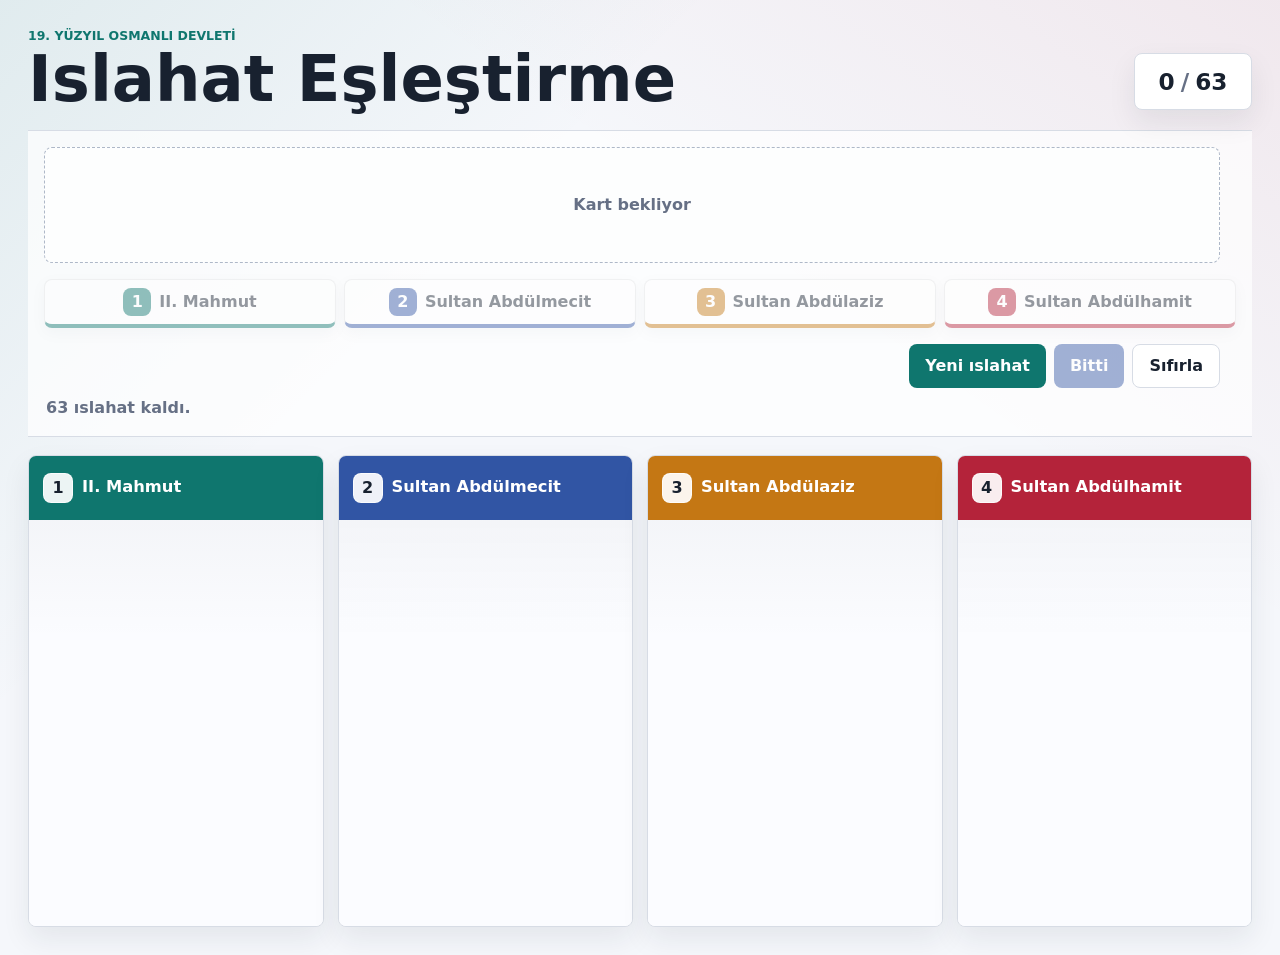
==== index.html @ b02106a2 "Prepare GitHub Pages site" ====
<!doctype html>
<html lang="tr">
  <head>
    <meta charset="utf-8">
    <meta name="viewport" content="width=device-width, initial-scale=1">
    <title>19. Yüzyıl Osmanlı Islahat Eşleştirme</title>
    <link rel="stylesheet" href="styles.css">
  </head>
  <body>
    <main class="app-shell">
      <header class="topbar">
        <div>
          <p class="eyebrow">19. yüzyıl Osmanlı Devleti</p>
          <h1>Islahat Eşleştirme</h1>
        </div>
        <div class="scoreboard" aria-live="polite">
          <span id="placedCount">0</span>
          <span class="muted">/</span>
          <span id="totalCount">0</span>
        </div>
      </header>

      <section class="control-band" aria-label="Kart kontrol alanı">
        <div class="draw-area">
          <div id="currentCardSlot" class="current-card-slot">
            <p class="empty-state">Kart bekliyor</p>
          </div>
        </div>
        <div id="choiceBar" class="choice-bar" aria-label="Padişah seçimleri"></div>
        <div class="actions">
          <button id="drawButton" class="primary-button" type="button">Yeni ıslahat</button>
          <button id="finishButton" class="secondary-button" type="button" disabled>Bitti</button>
          <button id="resetButton" class="ghost-button" type="button">Sıfırla</button>
        </div>
        <p id="statusText" class="status-text" aria-live="polite"></p>
      </section>

      <section id="columns" class="columns" aria-label="Padişah sütunları"></section>

      <section id="resultsPanel" class="results-panel" aria-live="polite" hidden></section>
    </main>

    <script src="app.js"></script>
  </body>
</html>
---- styles.css ----
:root {
  color-scheme: light;
  --bg: #f5f7fb;
  --ink: #18212f;
  --muted: #667085;
  --line: #d7dce5;
  --paper: #ffffff;
  --paper-strong: #fdfefe;
  --teal: #0f766e;
  --teal-dark: #0b5f59;
  --amber: #c47714;
  --ruby: #b4233a;
  --blue: #3155a4;
  --green: #177245;
  --shadow: 0 12px 28px rgba(24, 33, 47, 0.08);
}

* {
  box-sizing: border-box;
}

html {
  -webkit-text-size-adjust: 100%;
}

body {
  margin: 0;
  min-height: 100vh;
  color: var(--ink);
  font-family: Inter, ui-sans-serif, system-ui, -apple-system, BlinkMacSystemFont, "Segoe UI", sans-serif;
  background:
    linear-gradient(135deg, rgba(15, 118, 110, 0.09), transparent 32%),
    linear-gradient(215deg, rgba(180, 35, 58, 0.07), transparent 34%),
    var(--bg);
}

button {
  border: 0;
  font: inherit;
}

.app-shell {
  width: min(1440px, 100%);
  margin: 0 auto;
  padding: 28px;
}

.topbar {
  display: flex;
  align-items: end;
  justify-content: space-between;
  gap: 20px;
  margin-bottom: 20px;
}

.eyebrow {
  margin: 0 0 6px;
  color: var(--teal);
  font-size: 0.78rem;
  font-weight: 800;
  letter-spacing: 0;
  text-transform: uppercase;
}

h1 {
  margin: 0;
  font-size: clamp(2rem, 5vw, 4rem);
  line-height: 0.95;
  letter-spacing: 0;
}

.scoreboard {
  display: inline-flex;
  align-items: baseline;
  gap: 6px;
  min-width: 118px;
  justify-content: center;
  padding: 14px 16px;
  border: 1px solid var(--line);
  border-radius: 8px;
  background: var(--paper);
  box-shadow: var(--shadow);
  font-size: 1.45rem;
  font-weight: 850;
}

.muted {
  color: var(--muted);
}

.control-band {
  display: grid;
  grid-template-columns: minmax(0, 1fr) auto;
  gap: 16px;
  align-items: center;
  padding: 16px;
  margin-bottom: 18px;
  border-block: 1px solid var(--line);
  background: rgba(255, 255, 255, 0.72);
}

.draw-area {
  min-width: 0;
}

.current-card-slot {
  display: grid;
  align-items: center;
  min-height: 116px;
  border: 1px dashed #aeb8c8;
  border-radius: 8px;
  padding: 12px;
  background: var(--paper-strong);
}

.empty-state {
  margin: 0;
  color: var(--muted);
  font-weight: 700;
  text-align: center;
}

.actions {
  display: flex;
  flex-wrap: wrap;
  gap: 8px;
  justify-content: flex-end;
}

.choice-bar {
  grid-column: 1 / -1;
  display: grid;
  grid-template-columns: repeat(4, minmax(0, 1fr));
  gap: 8px;
}

.choice-button {
  display: flex;
  align-items: center;
  justify-content: center;
  gap: 8px;
  min-height: 48px;
  border: 1px solid rgba(24, 33, 47, 0.12);
  border-bottom: 4px solid var(--choice-color);
  border-radius: 8px;
  padding: 8px 10px;
  color: var(--ink);
  background: white;
  box-shadow: 0 5px 14px rgba(24, 33, 47, 0.06);
  cursor: pointer;
  font-weight: 850;
  transition: transform 160ms ease, border-color 160ms ease, box-shadow 160ms ease, opacity 160ms ease;
}

.choice-button:hover {
  border-color: rgba(24, 33, 47, 0.2);
  box-shadow: 0 7px 16px rgba(24, 33, 47, 0.1);
}

.choice-button:active {
  transform: translateY(1px);
}

.choice-key {
  display: inline-grid;
  flex: 0 0 28px;
  place-items: center;
  width: 28px;
  height: 28px;
  border-radius: 8px;
  color: white;
  background: var(--choice-color);
  font-weight: 900;
}

.primary-button,
.secondary-button,
.ghost-button {
  min-height: 44px;
  border-radius: 8px;
  padding: 0 16px;
  font-weight: 800;
  cursor: pointer;
  transition: transform 160ms ease, background 160ms ease, color 160ms ease, opacity 160ms ease;
}

.primary-button {
  color: white;
  background: var(--teal);
}

.primary-button:hover {
  background: var(--teal-dark);
}

.secondary-button {
  color: white;
  background: var(--blue);
}

.ghost-button {
  color: var(--ink);
  border: 1px solid var(--line);
  background: white;
}

.primary-button:active,
.secondary-button:active,
.ghost-button:active {
  transform: translateY(1px);
}

button:disabled {
  cursor: not-allowed;
  opacity: 0.45;
}

.status-text {
  grid-column: 1 / -1;
  min-height: 22px;
  margin: -6px 2px 0;
  color: var(--muted);
  font-weight: 700;
}

.columns {
  display: grid;
  grid-template-columns: repeat(4, minmax(0, 1fr));
  gap: 14px;
}

.sultan-column {
  display: grid;
  grid-template-rows: auto 1fr;
  min-height: 470px;
  overflow: hidden;
  border: 1px solid var(--line);
  border-radius: 8px;
  background: var(--paper);
  box-shadow: var(--shadow);
}

.column-title {
  display: flex;
  align-items: center;
  justify-content: space-between;
  gap: 10px;
  min-height: 64px;
  padding: 14px;
  color: white;
  background: var(--column-color);
}

.column-title h2 {
  margin: 0;
  font-size: 1.02rem;
  line-height: 1.15;
  letter-spacing: 0;
}

.sultan-heading {
  display: flex;
  align-items: center;
  min-width: 0;
  gap: 9px;
}

.key-badge {
  display: inline-grid;
  flex: 0 0 30px;
  place-items: center;
  width: 30px;
  height: 30px;
  border: 1px solid rgba(255, 255, 255, 0.7);
  border-radius: 8px;
  color: var(--ink);
  background: rgba(255, 255, 255, 0.92);
  font-weight: 900;
}

.drop-zone {
  display: flex;
  flex-direction: column;
  gap: 9px;
  min-height: 406px;
  padding: 12px;
  background:
    linear-gradient(180deg, rgba(24, 33, 47, 0.03), transparent 120px),
    #fbfcff;
}

.reform-card {
  width: 100%;
  border: 1px solid #cbd4e1;
  border-left: 5px solid #cbd4e1;
  border-radius: 8px;
  padding: 12px 12px 11px;
  background: white;
  box-shadow: 0 5px 14px rgba(24, 33, 47, 0.07);
  cursor: pointer;
  touch-action: manipulation;
  user-select: none;
  transition: border-color 160ms ease, box-shadow 160ms ease, transform 160ms ease;
}

.reform-card:hover {
  border-color: #aeb8c8;
  box-shadow: 0 7px 16px rgba(24, 33, 47, 0.1);
}

.reform-card:active {
  transform: translateY(1px);
}

.reform-card:focus-visible,
.reform-card.is-selected {
  outline: 3px solid rgba(100, 116, 139, 0.36);
  outline-offset: 2px;
  border-color: #94a3b8;
  border-left-color: #94a3b8;
}

.reform-text {
  margin: 0;
  overflow-wrap: anywhere;
  font-size: 0.94rem;
  line-height: 1.35;
  font-weight: 720;
}

.result-note {
  margin-top: 9px;
  border-top: 1px solid #e5e9f0;
  padding-top: 8px;
  color: var(--muted);
  font-size: 0.82rem;
  font-weight: 800;
}

.reform-card.correct {
  border-color: rgba(23, 114, 69, 0.44);
  border-left-color: #94a3b8;
  background: #f4fbf7;
}

.reform-card.wrong {
  border-color: rgba(180, 35, 58, 0.42);
  border-left-color: var(--ruby);
  background: #fff7f8;
}

.results-panel {
  margin-top: 18px;
  border: 1px solid var(--line);
  border-radius: 8px;
  padding: 16px;
  background: white;
  box-shadow: var(--shadow);
}

.results-panel h2 {
  margin: 0 0 10px;
  font-size: 1.15rem;
}

.results-grid {
  display: grid;
  grid-template-columns: repeat(4, minmax(0, 1fr));
  gap: 10px;
}

.result-stat {
  border: 1px solid var(--line);
  border-radius: 8px;
  padding: 10px;
  background: #fbfcff;
}

.result-stat strong {
  display: block;
  margin-bottom: 4px;
}

@media (max-width: 1020px) {
  .columns,
  .results-grid {
    grid-template-columns: repeat(2, minmax(0, 1fr));
  }
}

@media (max-width: 720px) {
  .app-shell {
    padding: max(14px, env(safe-area-inset-top)) max(14px, env(safe-area-inset-right)) max(18px, env(safe-area-inset-bottom)) max(14px, env(safe-area-inset-left));
  }

  .topbar {
    display: grid;
    grid-template-columns: minmax(0, 1fr) auto;
    align-items: start;
    gap: 12px;
    margin-bottom: 14px;
  }

  .eyebrow {
    font-size: 0.68rem;
  }

  h1 {
    font-size: 2.25rem;
    line-height: 1;
  }

  .scoreboard {
    min-width: 84px;
    padding: 10px 12px;
    font-size: 1.12rem;
  }

  .control-band {
    grid-template-columns: 1fr;
    gap: 10px;
    padding: 10px;
    margin-bottom: 12px;
    border: 1px solid var(--line);
    border-radius: 8px;
  }

  .current-card-slot {
    min-height: 94px;
    padding: 10px;
  }

  .choice-bar {
    grid-template-columns: repeat(2, minmax(0, 1fr));
    gap: 8px;
  }

  .choice-button {
    justify-content: flex-start;
    min-height: 52px;
    padding: 8px;
    font-size: 0.88rem;
    line-height: 1.12;
  }

  .choice-key {
    flex-basis: 30px;
    width: 30px;
    height: 30px;
  }

  .actions {
    display: grid;
    grid-template-columns: 1.2fr 0.9fr 0.9fr;
    gap: 8px;
  }

  .actions button {
    min-height: 42px;
    padding-inline: 8px;
    font-size: 0.88rem;
  }

  .columns,
  .results-grid {
    grid-template-columns: 1fr;
  }

  .columns {
    gap: 10px;
  }

  .sultan-column {
    min-height: 0;
  }

  .column-title {
    min-height: 54px;
    padding: 11px;
  }

  .column-title h2 {
    font-size: 0.96rem;
  }

  .drop-zone {
    min-height: 76px;
    padding: 10px;
  }

  .reform-card {
    padding: 10px;
  }

  .reform-text {
    font-size: 0.9rem;
  }
}
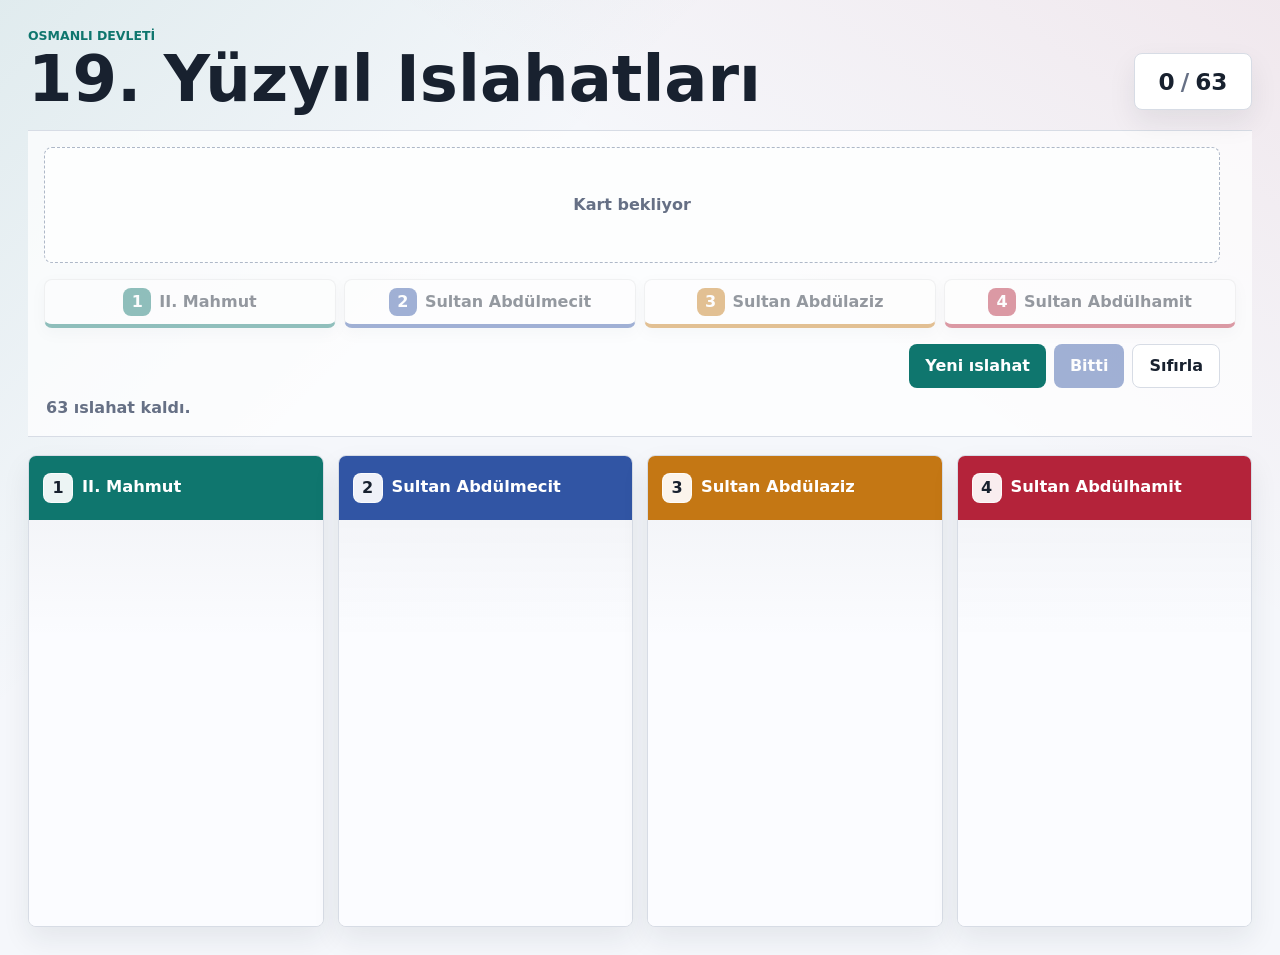
==== commit 0a8cdf8b: "Rename site title" ====
--- a/index.html
+++ b/index.html
@@ -3,15 +3,15 @@
   <head>
     <meta charset="utf-8">
     <meta name="viewport" content="width=device-width, initial-scale=1">
-    <title>19. Yüzyıl Osmanlı Islahat Eşleştirme</title>
+    <title>19. Yüzyıl Islahatları</title>
     <link rel="stylesheet" href="styles.css">
   </head>
   <body>
     <main class="app-shell">
       <header class="topbar">
         <div>
-          <p class="eyebrow">19. yüzyıl Osmanlı Devleti</p>
-          <h1>Islahat Eşleştirme</h1>
+          <p class="eyebrow">Osmanlı Devleti</p>
+          <h1>19. Yüzyıl Islahatları</h1>
         </div>
         <div class="scoreboard" aria-live="polite">
           <span id="placedCount">0</span>
